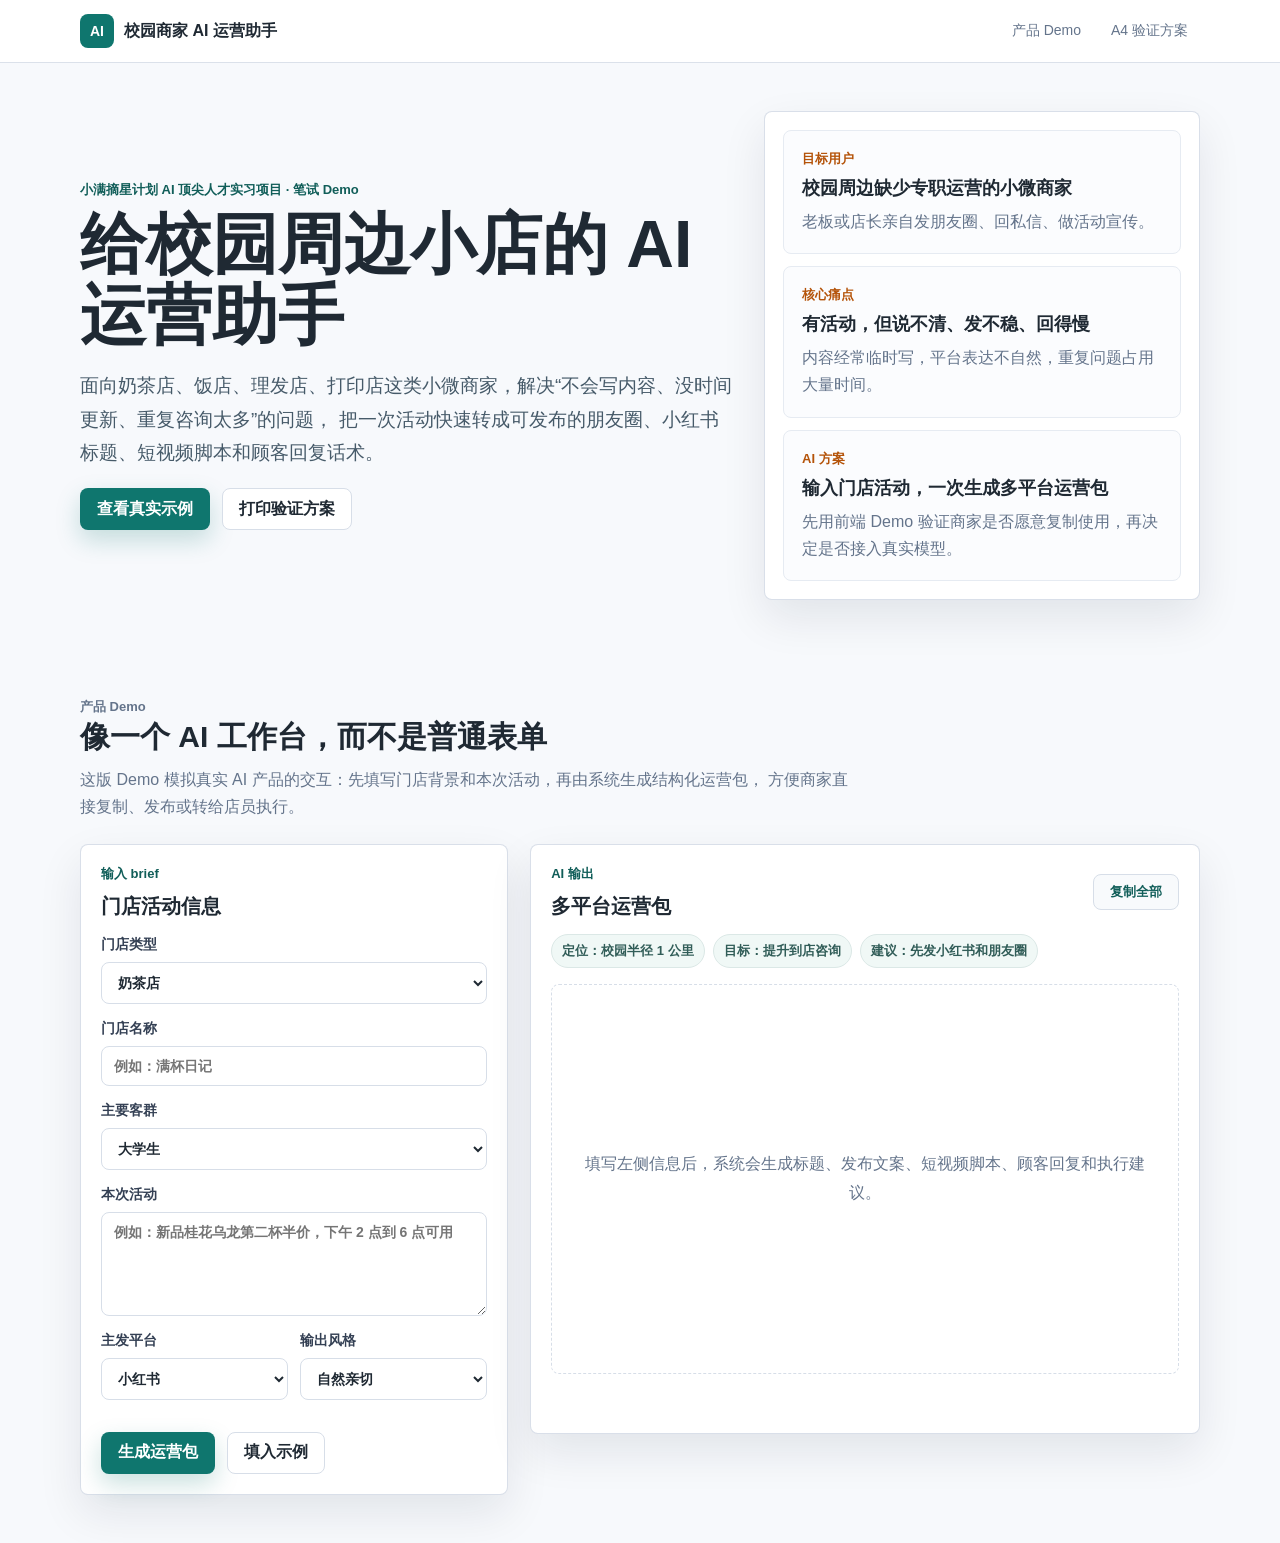
==== index.html @ 8cfef3f2 "Add files via upload" ====
<!doctype html>
<html lang="zh-CN">
  <head>
    <meta charset="UTF-8" />
    <meta name="viewport" content="width=device-width, initial-scale=1.0" />
    <title>校园商家 AI 运营助手 - 笔试提交版</title>
    <link rel="stylesheet" href="styles.css" />
  </head>
  <body>
    <header class="site-header">
      <nav class="nav" aria-label="页面导航">
        <a class="brand" href="#top" aria-label="回到首页">
          <span class="brand-mark">AI</span>
          <span>校园商家 AI 运营助手</span>
        </a>
        <div class="nav-links">
          <a href="#demo">产品 Demo</a>
          <a href="product-plan.html">A4 验证方案</a>
        </div>
      </nav>
    </header>

    <main id="top">
      <section class="hero section">
        <div class="hero-copy">
          <p class="eyebrow">小满摘星计划 AI 顶尖人才实习项目 · 笔试 Demo</p>
          <h1>给校园周边小店的 AI 运营助手</h1>
          <p class="subtitle">
            面向奶茶店、饭店、理发店、打印店这类小微商家，解决“不会写内容、没时间更新、重复咨询太多”的问题，
            把一次活动快速转成可发布的朋友圈、小红书标题、短视频脚本和顾客回复话术。
          </p>
          <div class="hero-actions">
            <button class="primary-btn" type="button" data-fill-demo>查看真实示例</button>
            <a class="secondary-btn" href="product-plan.html">打印验证方案</a>
          </div>
        </div>

        <aside class="position-card" aria-label="产品定位">
          <div>
            <span>目标用户</span>
            <strong>校园周边缺少专职运营的小微商家</strong>
            <p>老板或店长亲自发朋友圈、回私信、做活动宣传。</p>
          </div>
          <div>
            <span>核心痛点</span>
            <strong>有活动，但说不清、发不稳、回得慢</strong>
            <p>内容经常临时写，平台表达不自然，重复问题占用大量时间。</p>
          </div>
          <div>
            <span>AI 方案</span>
            <strong>输入门店活动，一次生成多平台运营包</strong>
            <p>先用前端 Demo 验证商家是否愿意复制使用，再决定是否接入真实模型。</p>
          </div>
        </aside>
      </section>

      <section id="demo" class="section demo-section" aria-labelledby="demo-title">
        <div class="section-heading">
          <p class="eyebrow">产品 Demo</p>
          <h2 id="demo-title">像一个 AI 工作台，而不是普通表单</h2>
          <p>
            这版 Demo 模拟真实 AI 产品的交互：先填写门店背景和本次活动，再由系统生成结构化运营包，
            方便商家直接复制、发布或转给店员执行。
          </p>
        </div>

        <div class="workbench">
          <form class="input-panel" id="generator-form">
            <div class="panel-title">
              <p class="eyebrow">输入 brief</p>
              <h3>门店活动信息</h3>
            </div>

            <label>
              门店类型
              <select id="storeType" name="storeType">
                <option>奶茶店</option>
                <option>饭店</option>
                <option>理发店</option>
                <option>健身房</option>
                <option>水果店</option>
                <option>打印店</option>
              </select>
            </label>

            <label>
              门店名称
              <input id="storeName" name="storeName" type="text" placeholder="例如：满杯日记" />
            </label>

            <label>
              主要客群
              <select id="audience" name="audience">
                <option>大学生</option>
                <option>考研学生</option>
                <option>宿舍党</option>
                <option>情侣</option>
                <option>附近上班族</option>
                <option>周边居民</option>
              </select>
            </label>

            <label>
              本次活动
              <textarea id="campaign" name="campaign" rows="5" placeholder="例如：新品桂花乌龙第二杯半价，下午 2 点到 6 点可用"></textarea>
            </label>

            <div class="field-row">
              <label>
                主发平台
                <select id="platform" name="platform">
                  <option>小红书</option>
                  <option>朋友圈</option>
                  <option>抖音短视频</option>
                  <option>美团/大众点评</option>
                  <option>私信回复</option>
                </select>
              </label>

              <label>
                输出风格
                <select id="tone" name="tone">
                  <option>自然亲切</option>
                  <option>清爽专业</option>
                  <option>校园感强</option>
                  <option>促销感强</option>
                </select>
              </label>
            </div>

            <div class="form-actions">
              <button class="primary-btn" type="submit">生成运营包</button>
              <button class="secondary-btn" type="button" data-fill-demo>填入示例</button>
            </div>
          </form>

          <aside class="output-panel" aria-live="polite">
            <div class="output-head">
              <div>
                <p class="eyebrow">AI 输出</p>
                <h3>多平台运营包</h3>
              </div>
              <button class="copy-btn" type="button" data-copy-all>复制全部</button>
            </div>

            <div class="insight-strip" id="insight-strip">
              <span>定位：校园半径 1 公里</span>
              <span>目标：提升到店咨询</span>
              <span>建议：先发小红书和朋友圈</span>
            </div>

            <div id="output" class="output-empty">
              填写左侧信息后，系统会生成标题、发布文案、短视频脚本、顾客回复和执行建议。
            </div>
          </aside>
        </div>
      </section>

    </main>

    <div class="toast" id="toast" role="status" aria-live="polite"></div>
    <script src="script.js"></script>
  </body>
</html>
---- styles.css ----
:root {
  --ink: #1f2933;
  --muted: #64748b;
  --line: #d7dee8;
  --paper: #ffffff;
  --soft: #f6f8fb;
  --accent: #0f766e;
  --accent-dark: #115e59;
  --signal: #b45309;
  --shadow: 0 18px 45px rgba(15, 23, 42, 0.09);
}

* {
  box-sizing: border-box;
}

html {
  scroll-behavior: smooth;
}

body {
  margin: 0;
  color: var(--ink);
  font-family: -apple-system, BlinkMacSystemFont, "Segoe UI", "Microsoft YaHei", sans-serif;
  background: #f7f9fc;
}

button,
input,
select,
textarea {
  font: inherit;
}

a {
  color: inherit;
  text-decoration: none;
}

.site-header {
  position: sticky;
  top: 0;
  z-index: 20;
  border-bottom: 1px solid rgba(215, 222, 232, 0.9);
  background: rgba(255, 255, 255, 0.92);
  backdrop-filter: blur(14px);
}

.nav {
  display: flex;
  align-items: center;
  justify-content: space-between;
  width: min(1120px, calc(100% - 32px));
  margin: 0 auto;
  padding: 14px 0;
  gap: 16px;
}

.brand,
.nav-links {
  display: flex;
  align-items: center;
}

.brand {
  gap: 10px;
  font-weight: 800;
}

.brand-mark {
  display: grid;
  width: 34px;
  height: 34px;
  place-items: center;
  border-radius: 8px;
  color: white;
  background: var(--accent);
  font-size: 14px;
}

.nav-links {
  gap: 6px;
}

.nav-links a {
  padding: 8px 12px;
  border-radius: 8px;
  color: var(--muted);
  font-size: 14px;
}

.nav-links a:hover {
  color: var(--accent-dark);
  background: #e6f4f1;
}

.section {
  width: min(1120px, calc(100% - 32px));
  margin: 0 auto;
  padding: 48px 0;
}

.hero {
  display: grid;
  grid-template-columns: minmax(0, 1.2fr) minmax(320px, 0.8fr);
  gap: 30px;
  align-items: center;
  min-height: 520px;
}

.eyebrow {
  margin: 0 0 10px;
  color: var(--accent-dark);
  font-size: 13px;
  font-weight: 800;
  letter-spacing: 0;
}

h1,
h2,
h3,
p {
  margin-top: 0;
}

h1 {
  max-width: 820px;
  margin-bottom: 18px;
  font-size: clamp(38px, 6vw, 66px);
  line-height: 1.08;
  letter-spacing: 0;
}

h2 {
  margin-bottom: 10px;
  font-size: 30px;
  line-height: 1.25;
}

h3 {
  margin-bottom: 10px;
  font-size: 20px;
}

.subtitle {
  max-width: 760px;
  color: #465a69;
  font-size: 19px;
  line-height: 1.75;
}

.hero-actions,
.form-actions {
  display: flex;
  flex-wrap: wrap;
  gap: 12px;
  margin-top: 16px;
}

.primary-btn,
.secondary-btn,
.copy-btn {
  display: inline-flex;
  align-items: center;
  justify-content: center;
  min-height: 42px;
  border: 1px solid transparent;
  border-radius: 8px;
  padding: 0 16px;
  cursor: pointer;
  font-weight: 800;
  transition: transform 0.18s ease, box-shadow 0.18s ease, background 0.18s ease;
}

.primary-btn {
  color: white;
  background: var(--accent);
  box-shadow: 0 10px 24px rgba(15, 118, 110, 0.22);
}

.primary-btn:hover {
  background: var(--accent-dark);
  transform: translateY(-1px);
}

.secondary-btn {
  color: var(--ink);
  background: white;
  border-color: var(--line);
}

.secondary-btn:hover,
.copy-btn:hover {
  background: #f1f5f9;
}

.position-card,
.input-panel,
.output-panel {
  border: 1px solid rgba(215, 222, 232, 0.95);
  border-radius: 8px;
  background: var(--paper);
  box-shadow: var(--shadow);
}

.position-card {
  display: grid;
  gap: 12px;
  padding: 18px;
}

.position-card div {
  padding: 18px;
  border: 1px solid #e6ebf2;
  border-radius: 8px;
  background: #fbfcfe;
}

.position-card span {
  display: inline-block;
  margin-bottom: 8px;
  color: var(--signal);
  font-size: 13px;
  font-weight: 800;
}

.position-card strong {
  display: block;
  margin-bottom: 8px;
  font-size: 18px;
}

.position-card p,
.section-heading p {
  margin-bottom: 0;
  color: var(--muted);
  line-height: 1.7;
}

.section-heading {
  max-width: 780px;
  margin-bottom: 24px;
}

.workbench {
  display: grid;
  grid-template-columns: minmax(300px, 0.78fr) minmax(0, 1.22fr);
  gap: 22px;
  align-items: start;
}

.input-panel {
  display: grid;
  gap: 16px;
  padding: 20px;
}

.panel-title h3,
.output-head h3 {
  margin-bottom: 0;
}

label {
  display: grid;
  gap: 8px;
  color: #344054;
  font-size: 14px;
  font-weight: 800;
}

input,
select,
textarea {
  width: 100%;
  border: 1px solid var(--line);
  border-radius: 8px;
  padding: 11px 12px;
  color: var(--ink);
  background: white;
  outline: none;
}

textarea {
  resize: vertical;
}

input:focus,
select:focus,
textarea:focus {
  border-color: var(--accent);
  box-shadow: 0 0 0 3px rgba(15, 118, 110, 0.12);
}

.field-row {
  display: grid;
  grid-template-columns: 1fr 1fr;
  gap: 12px;
}

.output-panel {
  min-height: 590px;
  padding: 20px;
}

.output-head {
  display: flex;
  align-items: center;
  justify-content: space-between;
  gap: 16px;
  margin-bottom: 14px;
}

.copy-btn {
  min-height: 36px;
  border-color: var(--line);
  color: var(--accent-dark);
  background: #f8fafc;
  font-size: 13px;
}

.insight-strip {
  display: flex;
  flex-wrap: wrap;
  gap: 8px;
  margin-bottom: 16px;
}

.insight-strip span {
  border: 1px solid #dbe8e6;
  border-radius: 999px;
  padding: 7px 10px;
  color: #315d58;
  background: #f0f8f6;
  font-size: 13px;
  font-weight: 700;
}

.output-empty {
  display: grid;
  min-height: 390px;
  place-items: center;
  border: 1px dashed var(--line);
  border-radius: 8px;
  padding: 28px;
  color: var(--muted);
  text-align: center;
  line-height: 1.8;
}

.result-card {
  margin-bottom: 14px;
  border: 1px solid var(--line);
  border-radius: 8px;
  background: white;
  overflow: hidden;
}

.result-card header {
  display: flex;
  align-items: center;
  justify-content: space-between;
  gap: 12px;
  padding: 12px 14px;
  background: #f8fafc;
  border-bottom: 1px solid var(--line);
}

.result-card h4 {
  margin: 0;
  font-size: 15px;
}

.result-card .content {
  padding: 14px;
  color: #334155;
  line-height: 1.72;
  white-space: pre-wrap;
}

.result-card ol {
  margin: 0;
  padding-left: 20px;
}

.toast {
  position: fixed;
  right: 20px;
  bottom: 20px;
  z-index: 40;
  max-width: calc(100% - 40px);
  padding: 12px 16px;
  border-radius: 8px;
  color: white;
  background: #0f172a;
  box-shadow: var(--shadow);
  opacity: 0;
  transform: translateY(8px);
  pointer-events: none;
  transition: opacity 0.2s ease, transform 0.2s ease;
}

.toast.show {
  opacity: 1;
  transform: translateY(0);
}

@media (max-width: 880px) {
  .nav {
    align-items: flex-start;
    flex-direction: column;
  }

  .hero,
  .workbench,
  .field-row {
    grid-template-columns: 1fr;
  }

  .hero {
    min-height: auto;
  }
}

@media (max-width: 560px) {
  .section {
    width: min(100% - 24px, 1120px);
    padding: 38px 0;
  }

  .subtitle {
    font-size: 17px;
  }

  .hero-actions,
  .form-actions,
  .output-head {
    align-items: stretch;
    flex-direction: column;
  }

  .primary-btn,
  .secondary-btn,
  .copy-btn {
    width: 100%;
  }

}
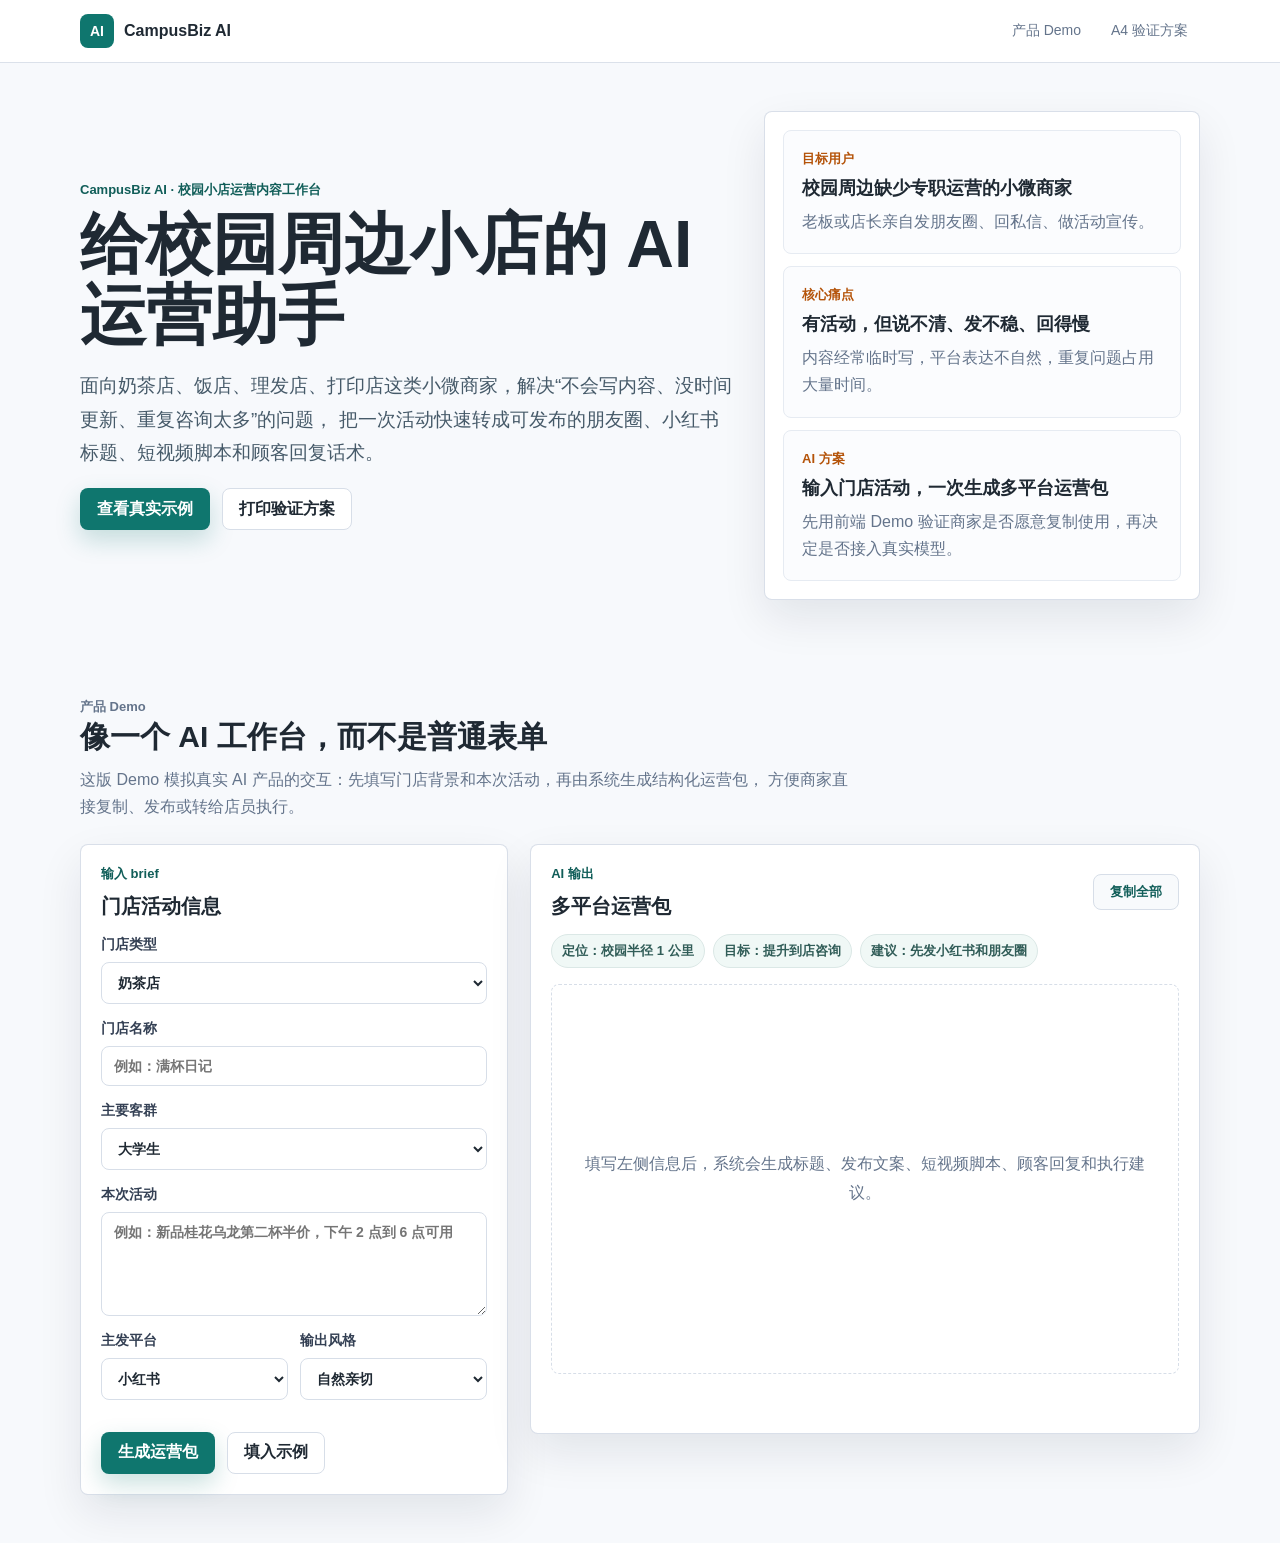
==== commit fecf6ebb: "Add files via upload" ====
--- a/index.html
+++ b/index.html
@@ -3,7 +3,7 @@
   <head>
     <meta charset="UTF-8" />
     <meta name="viewport" content="width=device-width, initial-scale=1.0" />
-    <title>校园商家 AI 运营助手 - 笔试提交版</title>
+    <title>CampusBiz AI - 校园周边商家 AI 运营助手</title>
     <link rel="stylesheet" href="styles.css" />
   </head>
   <body>
@@ -11,7 +11,7 @@
       <nav class="nav" aria-label="页面导航">
         <a class="brand" href="#top" aria-label="回到首页">
           <span class="brand-mark">AI</span>
-          <span>校园商家 AI 运营助手</span>
+          <span>CampusBiz AI</span>
         </a>
         <div class="nav-links">
           <a href="#demo">产品 Demo</a>
@@ -23,7 +23,7 @@
     <main id="top">
       <section class="hero section">
         <div class="hero-copy">
-          <p class="eyebrow">小满摘星计划 AI 顶尖人才实习项目 · 笔试 Demo</p>
+          <p class="eyebrow">CampusBiz AI · 校园小店运营内容工作台</p>
           <h1>给校园周边小店的 AI 运营助手</h1>
           <p class="subtitle">
             面向奶茶店、饭店、理发店、打印店这类小微商家，解决“不会写内容、没时间更新、重复咨询太多”的问题，
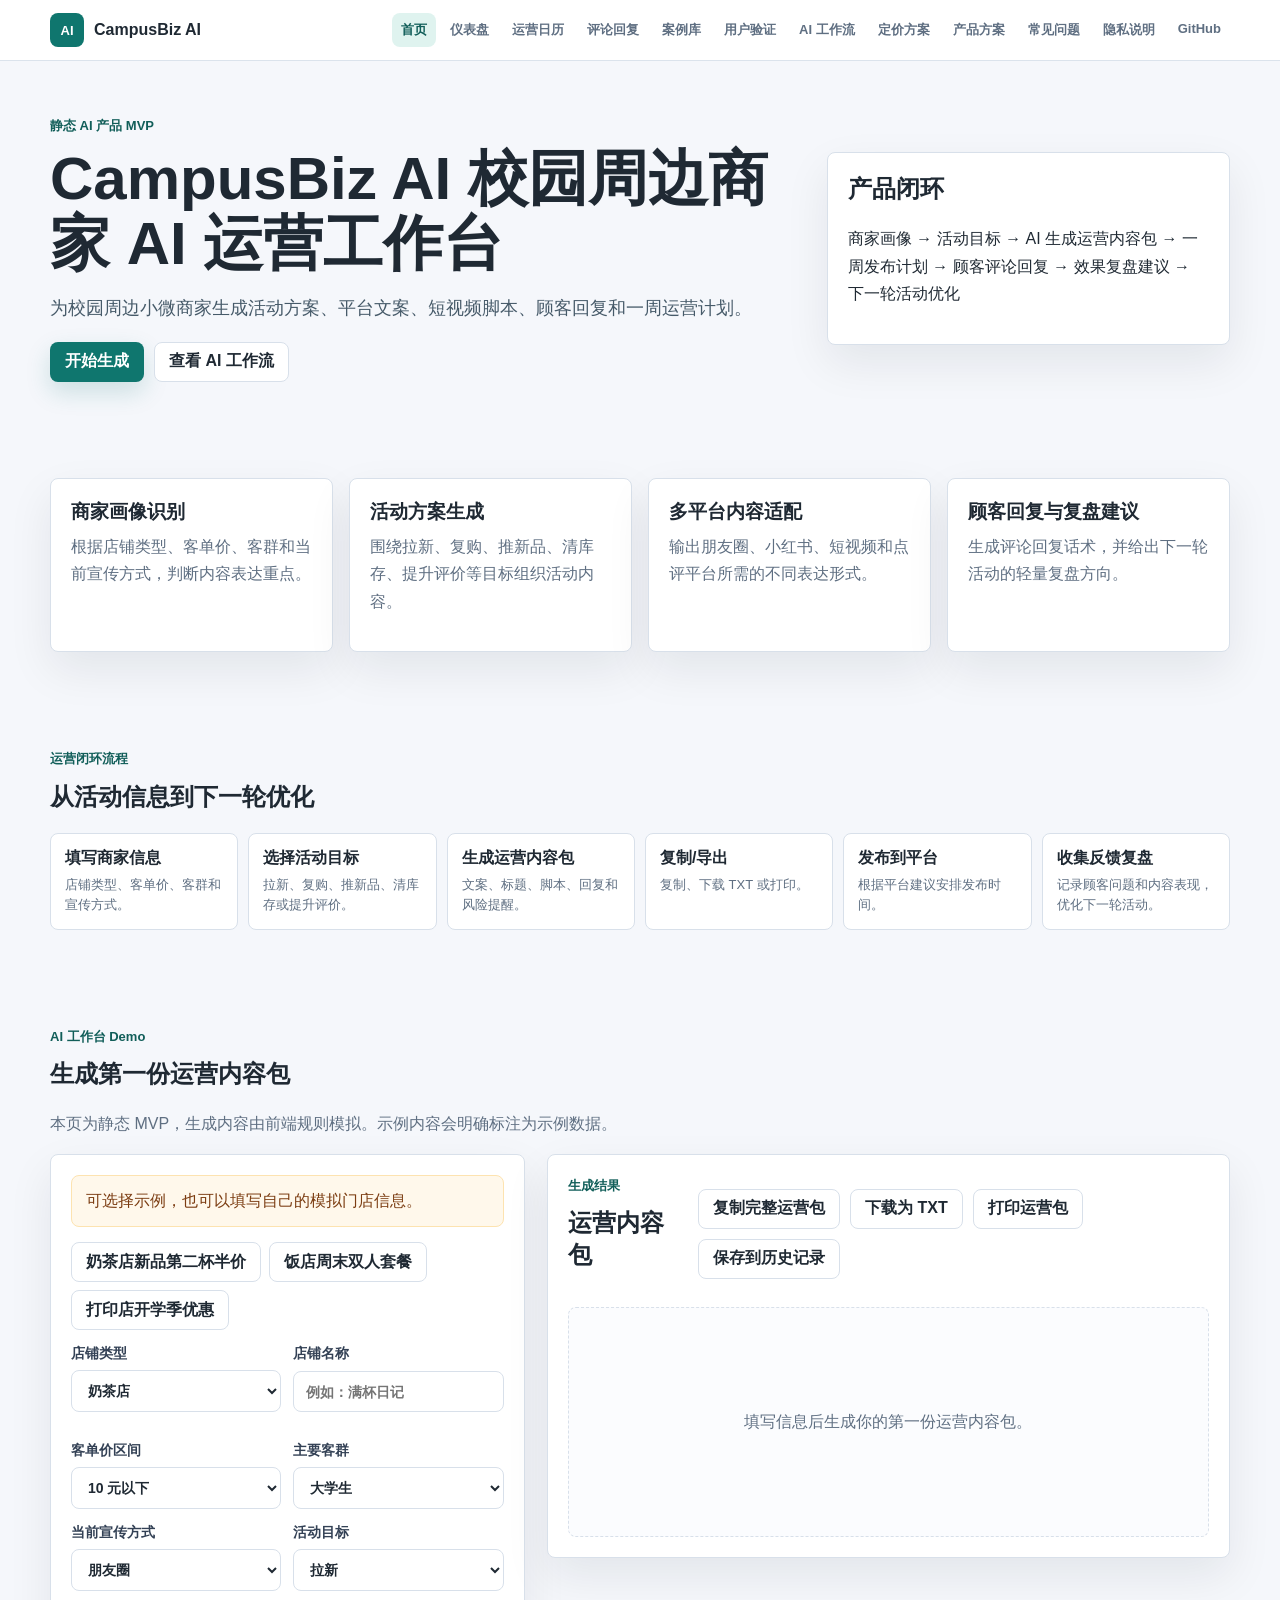
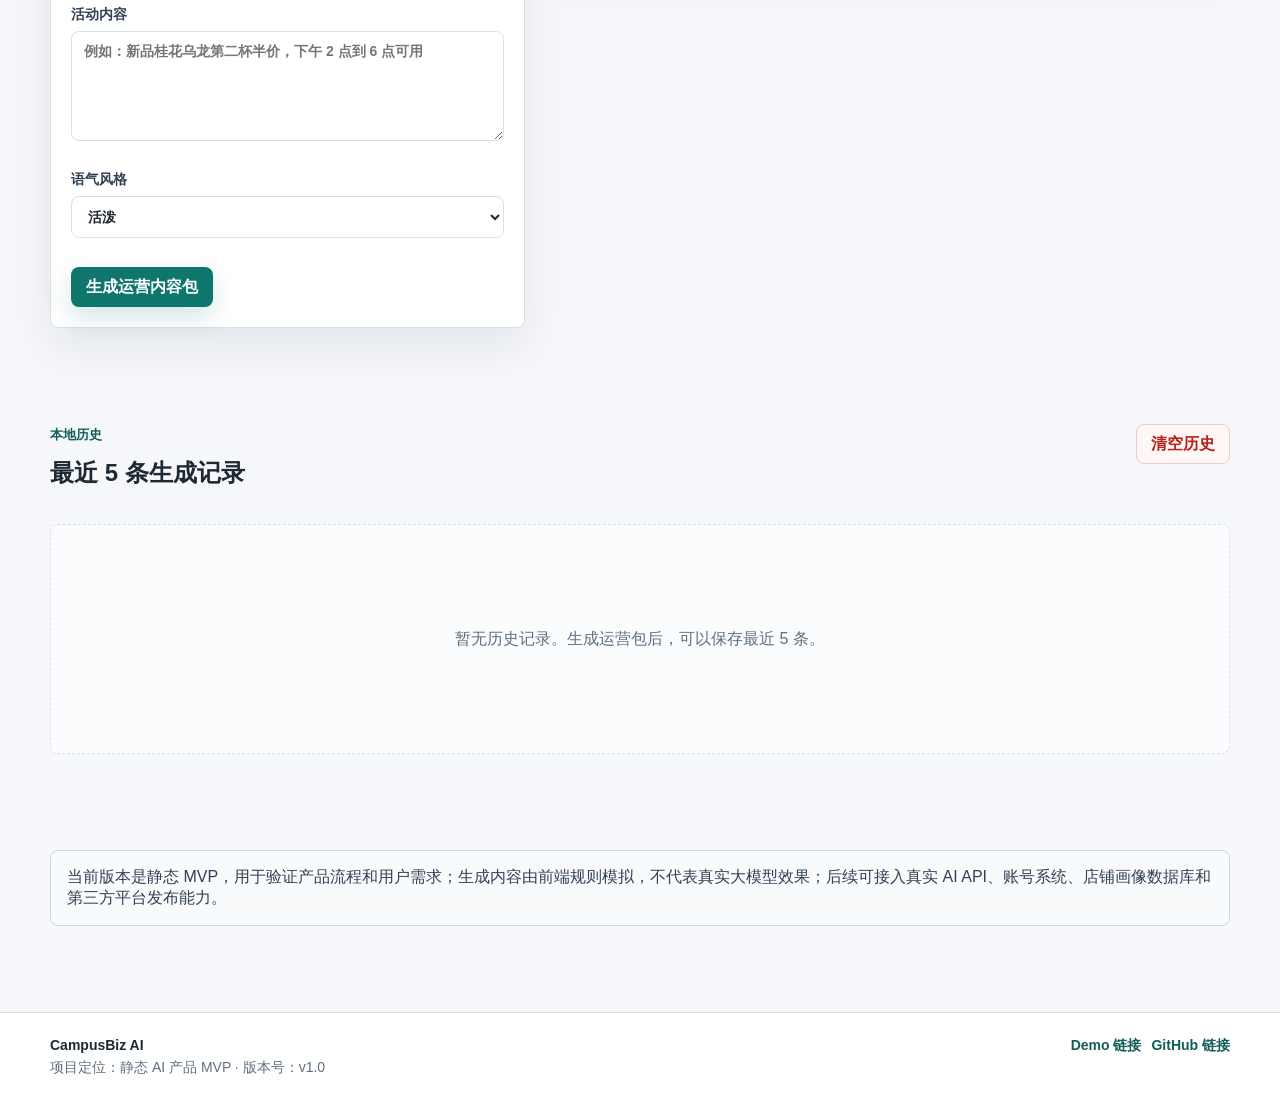
==== commit e78b2041: "Add files via upload" ====
--- a/index.html
+++ b/index.html
@@ -3,161 +3,160 @@
   <head>
     <meta charset="UTF-8" />
     <meta name="viewport" content="width=device-width, initial-scale=1.0" />
-    <title>CampusBiz AI - 校园周边商家 AI 运营助手</title>
+    <meta name="description" content="CampusBiz AI 是面向校园周边小微商家的静态 AI 产品 MVP，提供活动策划、内容生成、运营日历、评论回复和复盘建议。" />
+    <title>CampusBiz AI - 首页</title>
     <link rel="stylesheet" href="styles.css" />
   </head>
-  <body>
+  <body data-page="home">
     <header class="site-header">
-      <nav class="nav" aria-label="页面导航">
-        <a class="brand" href="#top" aria-label="回到首页">
-          <span class="brand-mark">AI</span>
-          <span>CampusBiz AI</span>
-        </a>
+      <nav class="nav" aria-label="主导航">
+        <a class="brand" href="index.html"><span class="brand-mark">AI</span><span>CampusBiz AI</span></a>
         <div class="nav-links">
-          <a href="#demo">产品 Demo</a>
-          <a href="product-plan.html">A4 验证方案</a>
+          <a href="index.html" data-page="home">首页</a>
+          <a href="dashboard.html" data-page="dashboard">仪表盘</a>
+          <a href="calendar.html" data-page="calendar">运营日历</a>
+          <a href="reply.html" data-page="reply">评论回复</a>
+          <a href="cases.html" data-page="cases">案例库</a>
+          <a href="research.html" data-page="research">用户验证</a>
+          <a href="workflow.html" data-page="workflow">AI 工作流</a>
+          <a href="pricing.html" data-page="pricing">定价方案</a>
+          <a href="product-plan.html" data-page="plan">产品方案</a>
+          <a href="faq.html" data-page="faq">常见问题</a>
+          <a href="privacy.html" data-page="privacy">隐私说明</a>
+          <a href="https://github.com/zheng1yu1/campusbiz-ai-assistant">GitHub</a>
         </div>
       </nav>
     </header>
 
-    <main id="top">
-      <section class="hero section">
-        <div class="hero-copy">
-          <p class="eyebrow">CampusBiz AI · 校园小店运营内容工作台</p>
-          <h1>给校园周边小店的 AI 运营助手</h1>
-          <p class="subtitle">
-            面向奶茶店、饭店、理发店、打印店这类小微商家，解决“不会写内容、没时间更新、重复咨询太多”的问题，
-            把一次活动快速转成可发布的朋友圈、小红书标题、短视频脚本和顾客回复话术。
-          </p>
+    <main>
+      <section class="section page-hero">
+        <div class="hero-text">
+          <p class="eyebrow">静态 AI 产品 MVP</p>
+          <h1>CampusBiz AI 校园周边商家 AI 运营工作台</h1>
+          <p class="subtitle">为校园周边小微商家生成活动方案、平台文案、短视频脚本、顾客回复和一周运营计划。</p>
           <div class="hero-actions">
-            <button class="primary-btn" type="button" data-fill-demo>查看真实示例</button>
-            <a class="secondary-btn" href="product-plan.html">打印验证方案</a>
+            <a class="primary-btn" href="#demo">开始生成</a>
+            <a class="secondary-btn" href="workflow.html">查看 AI 工作流</a>
           </div>
         </div>
-
-        <aside class="position-card" aria-label="产品定位">
-          <div>
-            <span>目标用户</span>
-            <strong>校园周边缺少专职运营的小微商家</strong>
-            <p>老板或店长亲自发朋友圈、回私信、做活动宣传。</p>
-          </div>
-          <div>
-            <span>核心痛点</span>
-            <strong>有活动，但说不清、发不稳、回得慢</strong>
-            <p>内容经常临时写，平台表达不自然，重复问题占用大量时间。</p>
-          </div>
-          <div>
-            <span>AI 方案</span>
-            <strong>输入门店活动，一次生成多平台运营包</strong>
-            <p>先用前端 Demo 验证商家是否愿意复制使用，再决定是否接入真实模型。</p>
-          </div>
+        <aside class="hero-panel">
+          <h2>产品闭环</h2>
+          <p>商家画像 → 活动目标 → AI 生成运营内容包 → 一周发布计划 → 顾客评论回复 → 效果复盘建议 → 下一轮活动优化</p>
         </aside>
       </section>
 
-      <section id="demo" class="section demo-section" aria-labelledby="demo-title">
+      <section class="section">
+        <div class="card-grid">
+          <article class="card"><h3>商家画像识别</h3><p>根据店铺类型、客单价、客群和当前宣传方式，判断内容表达重点。</p></article>
+          <article class="card"><h3>活动方案生成</h3><p>围绕拉新、复购、推新品、清库存、提升评价等目标组织活动内容。</p></article>
+          <article class="card"><h3>多平台内容适配</h3><p>输出朋友圈、小红书、短视频和点评平台所需的不同表达形式。</p></article>
+          <article class="card"><h3>顾客回复与复盘建议</h3><p>生成评论回复话术，并给出下一轮活动的轻量复盘方向。</p></article>
+        </div>
+      </section>
+
+      <section class="section">
         <div class="section-heading">
-          <p class="eyebrow">产品 Demo</p>
-          <h2 id="demo-title">像一个 AI 工作台，而不是普通表单</h2>
-          <p>
-            这版 Demo 模拟真实 AI 产品的交互：先填写门店背景和本次活动，再由系统生成结构化运营包，
-            方便商家直接复制、发布或转给店员执行。
-          </p>
+          <p class="eyebrow">运营闭环流程</p>
+          <h2>从活动信息到下一轮优化</h2>
         </div>
+        <div class="flow">
+          <div class="flow-step"><strong>填写商家信息</strong><span>店铺类型、客单价、客群和宣传方式。</span></div>
+          <div class="flow-step"><strong>选择活动目标</strong><span>拉新、复购、推新品、清库存或提升评价。</span></div>
+          <div class="flow-step"><strong>生成运营内容包</strong><span>文案、标题、脚本、回复和风险提醒。</span></div>
+          <div class="flow-step"><strong>复制/导出</strong><span>复制、下载 TXT 或打印。</span></div>
+          <div class="flow-step"><strong>发布到平台</strong><span>根据平台建议安排发布时间。</span></div>
+          <div class="flow-step"><strong>收集反馈复盘</strong><span>记录顾客问题和内容表现，优化下一轮活动。</span></div>
+        </div>
+      </section>
 
+      <section id="demo" class="section">
+        <div class="section-heading">
+          <p class="eyebrow">AI 工作台 Demo</p>
+          <h2>生成第一份运营内容包</h2>
+          <p class="muted">本页为静态 MVP，生成内容由前端规则模拟。示例内容会明确标注为示例数据。</p>
+        </div>
         <div class="workbench">
-          <form class="input-panel" id="generator-form">
-            <div class="panel-title">
-              <p class="eyebrow">输入 brief</p>
-              <h3>门店活动信息</h3>
+          <form class="input-panel" id="generator-form" novalidate>
+            <div class="notice" id="exampleFlag">可选择示例，也可以填写自己的模拟门店信息。</div>
+            <div id="formAlert" class="form-alert" role="alert"></div>
+            <div class="sample-tabs">
+              <button type="button" class="secondary-btn" data-example="tea">奶茶店新品第二杯半价</button>
+              <button type="button" class="secondary-btn" data-example="dinner">饭店周末双人套餐</button>
+              <button type="button" class="secondary-btn" data-example="print">打印店开学季优惠</button>
             </div>
-
-            <label>
-              门店类型
-              <select id="storeType" name="storeType">
-                <option>奶茶店</option>
-                <option>饭店</option>
-                <option>理发店</option>
-                <option>健身房</option>
-                <option>水果店</option>
-                <option>打印店</option>
-              </select>
-            </label>
-
-            <label>
-              门店名称
-              <input id="storeName" name="storeName" type="text" placeholder="例如：满杯日记" />
-            </label>
-
-            <label>
-              主要客群
-              <select id="audience" name="audience">
-                <option>大学生</option>
-                <option>考研学生</option>
-                <option>宿舍党</option>
-                <option>情侣</option>
-                <option>附近上班族</option>
-                <option>周边居民</option>
-              </select>
-            </label>
-
-            <label>
-              本次活动
-              <textarea id="campaign" name="campaign" rows="5" placeholder="例如：新品桂花乌龙第二杯半价，下午 2 点到 6 点可用"></textarea>
-            </label>
-
             <div class="field-row">
-              <label>
-                主发平台
-                <select id="platform" name="platform">
-                  <option>小红书</option>
-                  <option>朋友圈</option>
-                  <option>抖音短视频</option>
-                  <option>美团/大众点评</option>
-                  <option>私信回复</option>
-                </select>
+              <label for="storeType">店铺类型
+                <select id="storeType"><option>奶茶店</option><option>饭店</option><option>理发店</option><option>健身房</option><option>水果店</option><option>打印店</option><option>其他</option></select>
               </label>
-
-              <label>
-                输出风格
-                <select id="tone" name="tone">
-                  <option>自然亲切</option>
-                  <option>清爽专业</option>
-                  <option>校园感强</option>
-                  <option>促销感强</option>
-                </select>
+              <label for="storeName">店铺名称
+                <input id="storeName" type="text" placeholder="例如：满杯日记" />
               </label>
             </div>
-
+            <div id="storeNameError" class="error-message"></div>
+            <div class="field-row">
+              <label for="priceRange">客单价区间
+                <select id="priceRange"><option>10 元以下</option><option>10-20 元</option><option>20-40 元</option><option>40 元以上</option></select>
+              </label>
+              <label for="audience">主要客群
+                <select id="audience"><option>大学生</option><option>上班族</option><option>情侣</option><option>宿舍党</option><option>考研学生</option><option>附近居民</option></select>
+              </label>
+            </div>
+            <div class="field-row">
+              <label for="channel">当前宣传方式
+                <select id="channel"><option>朋友圈</option><option>小红书</option><option>抖音</option><option>美团/大众点评</option><option>线下海报</option><option>几乎没有</option></select>
+              </label>
+              <label for="goal">活动目标
+                <select id="goal"><option>拉新</option><option>复购</option><option>推新品</option><option>清库存</option><option>提升评价</option><option>节日活动</option></select>
+              </label>
+            </div>
+            <label for="campaign">活动内容
+              <textarea id="campaign" placeholder="例如：新品桂花乌龙第二杯半价，下午 2 点到 6 点可用"></textarea>
+            </label>
+            <div id="campaignError" class="error-message"></div>
+            <label for="tone">语气风格
+              <select id="tone"><option>活泼</option><option>亲切</option><option>专业</option><option>搞笑</option><option>促销感强</option></select>
+            </label>
             <div class="form-actions">
-              <button class="primary-btn" type="submit">生成运营包</button>
-              <button class="secondary-btn" type="button" data-fill-demo>填入示例</button>
+              <button class="primary-btn" type="submit">生成运营内容包</button>
             </div>
           </form>
 
-          <aside class="output-panel" aria-live="polite">
-            <div class="output-head">
-              <div>
-                <p class="eyebrow">AI 输出</p>
-                <h3>多平台运营包</h3>
+          <section id="result-section" class="output-panel print-area">
+            <div class="output-head no-print">
+              <div><p class="eyebrow">生成结果</p><h2>运营内容包</h2></div>
+              <div class="actions">
+                <button class="secondary-btn" type="button" data-copy-package>复制完整运营包</button>
+                <button class="secondary-btn" type="button" data-download-package>下载为 TXT</button>
+                <button class="secondary-btn" type="button" data-print>打印运营包</button>
+                <button class="secondary-btn" type="button" data-save-history>保存到历史记录</button>
               </div>
-              <button class="copy-btn" type="button" data-copy-all>复制全部</button>
             </div>
-
-            <div class="insight-strip" id="insight-strip">
-              <span>定位：校园半径 1 公里</span>
-              <span>目标：提升到店咨询</span>
-              <span>建议：先发小红书和朋友圈</span>
-            </div>
-
-            <div id="output" class="output-empty">
-              填写左侧信息后，系统会生成标题、发布文案、短视频脚本、顾客回复和执行建议。
-            </div>
-          </aside>
+            <div id="output" class="empty-state">填写信息后生成你的第一份运营内容包。</div>
+          </section>
         </div>
       </section>
 
+      <section class="section history-section">
+        <div class="output-head">
+          <div><p class="eyebrow">本地历史</p><h2>最近 5 条生成记录</h2><p id="historyNotice" class="muted"></p></div>
+          <button id="clearHistory" class="danger-btn" type="button">清空历史</button>
+        </div>
+        <div id="historyList" class="history-list"></div>
+      </section>
+
+      <section class="section">
+        <div class="mvp-note">
+          当前版本是静态 MVP，用于验证产品流程和用户需求；生成内容由前端规则模拟，不代表真实大模型效果；后续可接入真实 AI API、账号系统、店铺画像数据库和第三方平台发布能力。
+        </div>
+      </section>
     </main>
 
+    <footer class="site-footer">
+      <div class="footer-inner">
+        <div><strong>CampusBiz AI</strong><span>项目定位：静态 AI 产品 MVP · 版本号：v1.0</span></div>
+        <div class="footer-links"><a href="https://zheng1yu1.github.io/campusbiz-ai-assistant/">Demo 链接</a><a href="https://github.com/zheng1yu1/campusbiz-ai-assistant">GitHub 链接</a></div>
+      </div>
+    </footer>
     <div class="toast" id="toast" role="status" aria-live="polite"></div>
     <script src="script.js"></script>
   </body>
--- a/styles.css
+++ b/styles.css
@@ -1,13 +1,19 @@
 :root {
+  --bg: #f5f7fb;
+  --paper: #ffffff;
+  --soft: #eef7f5;
+  --soft-2: #f8fafc;
   --ink: #1f2933;
-  --muted: #64748b;
-  --line: #d7dee8;
-  --paper: #ffffff;
-  --soft: #f6f8fb;
+  --muted: #5f6f82;
+  --line: #d8e0ea;
   --accent: #0f766e;
   --accent-dark: #115e59;
-  --signal: #b45309;
-  --shadow: 0 18px 45px rgba(15, 23, 42, 0.09);
+  --accent-soft: #dff3ef;
+  --warn: #9a3412;
+  --danger: #b42318;
+  --shadow: 0 18px 45px rgba(15, 23, 42, 0.08);
+  --radius: 8px;
+  --max: 1180px;
 }
 
 * {
@@ -22,7 +28,16 @@
   margin: 0;
   color: var(--ink);
   font-family: -apple-system, BlinkMacSystemFont, "Segoe UI", "Microsoft YaHei", sans-serif;
-  background: #f7f9fc;
+  background: var(--bg);
+}
+
+body.print-package {
+  background: white;
+}
+
+a {
+  color: inherit;
+  text-decoration: none;
 }
 
 button,
@@ -32,88 +47,18 @@
   font: inherit;
 }
 
-a {
-  color: inherit;
-  text-decoration: none;
-}
-
-.site-header {
-  position: sticky;
-  top: 0;
-  z-index: 20;
-  border-bottom: 1px solid rgba(215, 222, 232, 0.9);
-  background: rgba(255, 255, 255, 0.92);
-  backdrop-filter: blur(14px);
-}
-
-.nav {
-  display: flex;
-  align-items: center;
-  justify-content: space-between;
-  width: min(1120px, calc(100% - 32px));
-  margin: 0 auto;
-  padding: 14px 0;
-  gap: 16px;
-}
-
-.brand,
-.nav-links {
-  display: flex;
-  align-items: center;
-}
-
-.brand {
-  gap: 10px;
-  font-weight: 800;
-}
-
-.brand-mark {
-  display: grid;
-  width: 34px;
-  height: 34px;
-  place-items: center;
-  border-radius: 8px;
-  color: white;
-  background: var(--accent);
-  font-size: 14px;
-}
-
-.nav-links {
-  gap: 6px;
-}
-
-.nav-links a {
-  padding: 8px 12px;
-  border-radius: 8px;
-  color: var(--muted);
-  font-size: 14px;
-}
-
-.nav-links a:hover {
-  color: var(--accent-dark);
-  background: #e6f4f1;
-}
-
-.section {
-  width: min(1120px, calc(100% - 32px));
-  margin: 0 auto;
-  padding: 48px 0;
-}
-
-.hero {
-  display: grid;
-  grid-template-columns: minmax(0, 1.2fr) minmax(320px, 0.8fr);
-  gap: 30px;
-  align-items: center;
-  min-height: 520px;
-}
-
-.eyebrow {
-  margin: 0 0 10px;
-  color: var(--accent-dark);
-  font-size: 13px;
-  font-weight: 800;
-  letter-spacing: 0;
+button {
+  cursor: pointer;
+}
+
+button:disabled {
+  cursor: not-allowed;
+  opacity: 0.58;
+}
+
+img,
+svg {
+  max-width: 100%;
 }
 
 h1,
@@ -123,147 +68,305 @@
   margin-top: 0;
 }
 
-h1 {
-  max-width: 820px;
-  margin-bottom: 18px;
-  font-size: clamp(38px, 6vw, 66px);
+p {
+  line-height: 1.72;
+}
+
+.site-header {
+  position: sticky;
+  top: 0;
+  z-index: 50;
+  border-bottom: 1px solid rgba(216, 224, 234, 0.9);
+  background: rgba(255, 255, 255, 0.94);
+  backdrop-filter: blur(14px);
+}
+
+.nav {
+  display: grid;
+  grid-template-columns: auto 1fr;
+  gap: 14px;
+  align-items: center;
+  width: min(var(--max), calc(100% - 32px));
+  margin: 0 auto;
+  padding: 13px 0;
+}
+
+.brand {
+  display: inline-flex;
+  align-items: center;
+  gap: 10px;
+  font-weight: 850;
+  white-space: nowrap;
+}
+
+.brand-mark {
+  display: grid;
+  width: 34px;
+  height: 34px;
+  place-items: center;
+  border-radius: var(--radius);
+  color: white;
+  background: var(--accent);
+  font-size: 13px;
+}
+
+.nav-links {
+  display: flex;
+  flex-wrap: wrap;
+  justify-content: flex-end;
+  gap: 5px;
+}
+
+.nav-links a {
+  border-radius: var(--radius);
+  padding: 8px 9px;
+  color: var(--muted);
+  font-size: 13px;
+  font-weight: 700;
+}
+
+.nav-links a:hover,
+.nav-links a.active {
+  color: var(--accent-dark);
+  background: var(--accent-soft);
+}
+
+.section {
+  width: min(var(--max), calc(100% - 32px));
+  margin: 0 auto;
+  padding: 48px 0;
+}
+
+.page-hero {
+  display: grid;
+  grid-template-columns: minmax(0, 1.3fr) minmax(280px, 0.7fr);
+  gap: 28px;
+  align-items: center;
+  padding-top: 54px;
+}
+
+.hero-text h1,
+.page-title h1 {
+  margin-bottom: 16px;
+  font-size: clamp(34px, 5.5vw, 60px);
   line-height: 1.08;
   letter-spacing: 0;
 }
 
-h2 {
-  margin-bottom: 10px;
-  font-size: 30px;
-  line-height: 1.25;
-}
-
-h3 {
-  margin-bottom: 10px;
-  font-size: 20px;
-}
-
-.subtitle {
+.hero-text .subtitle,
+.page-title p {
   max-width: 760px;
   color: #465a69;
-  font-size: 19px;
-  line-height: 1.75;
+  font-size: 18px;
+}
+
+.eyebrow {
+  margin: 0 0 10px;
+  color: var(--accent-dark);
+  font-size: 13px;
+  font-weight: 850;
 }
 
 .hero-actions,
-.form-actions {
+.actions,
+.form-actions,
+.section-actions {
   display: flex;
   flex-wrap: wrap;
-  gap: 12px;
-  margin-top: 16px;
-}
-
+  gap: 10px;
+  margin-top: 14px;
+}
+
+.btn,
 .primary-btn,
 .secondary-btn,
-.copy-btn {
+.ghost-btn,
+.copy-btn,
+.danger-btn {
   display: inline-flex;
   align-items: center;
   justify-content: center;
-  min-height: 42px;
+  min-height: 40px;
   border: 1px solid transparent;
-  border-radius: 8px;
-  padding: 0 16px;
-  cursor: pointer;
+  border-radius: var(--radius);
+  padding: 0 14px;
   font-weight: 800;
-  transition: transform 0.18s ease, box-shadow 0.18s ease, background 0.18s ease;
-}
-
-.primary-btn {
+  transition: background 0.18s ease, box-shadow 0.18s ease, transform 0.18s ease;
+}
+
+.primary-btn,
+.btn.primary {
   color: white;
   background: var(--accent);
-  box-shadow: 0 10px 24px rgba(15, 118, 110, 0.22);
-}
-
-.primary-btn:hover {
+  box-shadow: 0 10px 24px rgba(15, 118, 110, 0.18);
+}
+
+.primary-btn:hover,
+.btn.primary:hover {
   background: var(--accent-dark);
   transform: translateY(-1px);
 }
 
-.secondary-btn {
+.secondary-btn,
+.ghost-btn,
+.copy-btn,
+.btn.secondary {
   color: var(--ink);
+  border-color: var(--line);
   background: white;
-  border-color: var(--line);
 }
 
 .secondary-btn:hover,
-.copy-btn:hover {
+.ghost-btn:hover,
+.copy-btn:hover,
+.btn.secondary:hover {
   background: #f1f5f9;
 }
 
-.position-card,
+.danger-btn {
+  color: var(--danger);
+  border-color: #f3c7c2;
+  background: #fff7f6;
+}
+
+.danger-btn:hover {
+  background: #ffeceb;
+}
+
+.card-grid {
+  display: grid;
+  grid-template-columns: repeat(4, minmax(0, 1fr));
+  gap: 16px;
+}
+
+.grid-2 {
+  display: grid;
+  grid-template-columns: repeat(2, minmax(0, 1fr));
+  gap: 18px;
+}
+
+.grid-3 {
+  display: grid;
+  grid-template-columns: repeat(3, minmax(0, 1fr));
+  gap: 18px;
+}
+
+.card,
+.panel,
+.input-panel,
+.output-panel,
+.hero-panel,
+.price-card {
+  border: 1px solid var(--line);
+  border-radius: var(--radius);
+  background: var(--paper);
+  box-shadow: var(--shadow);
+}
+
+.card,
+.panel,
+.hero-panel,
+.price-card {
+  padding: 20px;
+}
+
+.card h3,
+.panel h3,
+.price-card h3 {
+  margin-bottom: 8px;
+  font-size: 19px;
+}
+
+.card p,
+.panel p,
+.price-card p,
+.muted {
+  color: var(--muted);
+}
+
+.tag-row,
+.sample-tabs,
+.filter-row {
+  display: flex;
+  flex-wrap: wrap;
+  gap: 8px;
+}
+
+.tag,
+.status-tag {
+  display: inline-flex;
+  align-items: center;
+  border: 1px solid #cfe3df;
+  border-radius: 999px;
+  padding: 6px 10px;
+  color: #315d58;
+  background: #f0f8f6;
+  font-size: 13px;
+  font-weight: 750;
+}
+
+.notice {
+  border: 1px solid #fde3b0;
+  border-radius: var(--radius);
+  padding: 12px 14px;
+  color: #7c3d12;
+  background: #fff8eb;
+  line-height: 1.65;
+}
+
+.flow {
+  display: grid;
+  grid-template-columns: repeat(6, 1fr);
+  gap: 10px;
+}
+
+.flow-step {
+  position: relative;
+  min-height: 96px;
+  border: 1px solid var(--line);
+  border-radius: var(--radius);
+  padding: 14px;
+  background: white;
+}
+
+.flow-step strong {
+  display: block;
+  margin-bottom: 6px;
+}
+
+.flow-step span {
+  color: var(--muted);
+  font-size: 13px;
+  line-height: 1.55;
+}
+
+.workbench {
+  display: grid;
+  grid-template-columns: minmax(300px, 0.82fr) minmax(0, 1.18fr);
+  gap: 22px;
+  align-items: start;
+}
+
 .input-panel,
 .output-panel {
-  border: 1px solid rgba(215, 222, 232, 0.95);
-  border-radius: 8px;
-  background: var(--paper);
-  box-shadow: var(--shadow);
-}
-
-.position-card {
-  display: grid;
+  padding: 20px;
+}
+
+.input-panel {
+  display: grid;
+  gap: 15px;
+}
+
+.field-row {
+  display: grid;
+  grid-template-columns: 1fr 1fr;
   gap: 12px;
-  padding: 18px;
-}
-
-.position-card div {
-  padding: 18px;
-  border: 1px solid #e6ebf2;
-  border-radius: 8px;
-  background: #fbfcfe;
-}
-
-.position-card span {
-  display: inline-block;
-  margin-bottom: 8px;
-  color: var(--signal);
-  font-size: 13px;
-  font-weight: 800;
-}
-
-.position-card strong {
-  display: block;
-  margin-bottom: 8px;
-  font-size: 18px;
-}
-
-.position-card p,
-.section-heading p {
-  margin-bottom: 0;
-  color: var(--muted);
-  line-height: 1.7;
-}
-
-.section-heading {
-  max-width: 780px;
-  margin-bottom: 24px;
-}
-
-.workbench {
-  display: grid;
-  grid-template-columns: minmax(300px, 0.78fr) minmax(0, 1.22fr);
-  gap: 22px;
-  align-items: start;
-}
-
-.input-panel {
-  display: grid;
-  gap: 16px;
-  padding: 20px;
-}
-
-.panel-title h3,
-.output-head h3 {
-  margin-bottom: 0;
 }
 
 label {
   display: grid;
-  gap: 8px;
-  color: #344054;
+  gap: 7px;
+  color: #334155;
   font-size: 14px;
   font-weight: 800;
 }
@@ -273,7 +376,7 @@
 textarea {
   width: 100%;
   border: 1px solid var(--line);
-  border-radius: 8px;
+  border-radius: var(--radius);
   padding: 11px 12px;
   color: var(--ink);
   background: white;
@@ -281,6 +384,7 @@
 }
 
 textarea {
+  min-height: 110px;
   resize: vertical;
 }
 
@@ -291,66 +395,61 @@
   box-shadow: 0 0 0 3px rgba(15, 118, 110, 0.12);
 }
 
-.field-row {
-  display: grid;
-  grid-template-columns: 1fr 1fr;
-  gap: 12px;
-}
-
-.output-panel {
-  min-height: 590px;
-  padding: 20px;
+.error-message {
+  margin-top: -7px;
+  color: var(--danger);
+  font-size: 13px;
+  font-weight: 750;
+}
+
+.form-alert {
+  display: none;
+  border: 1px solid #f3c7c2;
+  border-radius: var(--radius);
+  padding: 10px 12px;
+  color: var(--danger);
+  background: #fff7f6;
+  font-weight: 750;
+}
+
+.form-alert.show {
+  display: block;
 }
 
 .output-head {
   display: flex;
-  align-items: center;
   justify-content: space-between;
   gap: 16px;
-  margin-bottom: 14px;
-}
-
-.copy-btn {
-  min-height: 36px;
-  border-color: var(--line);
-  color: var(--accent-dark);
-  background: #f8fafc;
-  font-size: 13px;
-}
-
-.insight-strip {
-  display: flex;
-  flex-wrap: wrap;
-  gap: 8px;
+  align-items: flex-start;
   margin-bottom: 16px;
 }
 
-.insight-strip span {
-  border: 1px solid #dbe8e6;
-  border-radius: 999px;
-  padding: 7px 10px;
-  color: #315d58;
-  background: #f0f8f6;
-  font-size: 13px;
-  font-weight: 700;
-}
-
-.output-empty {
-  display: grid;
-  min-height: 390px;
+.empty-state {
+  display: grid;
+  min-height: 230px;
   place-items: center;
   border: 1px dashed var(--line);
-  border-radius: 8px;
+  border-radius: var(--radius);
   padding: 28px;
   color: var(--muted);
   text-align: center;
-  line-height: 1.8;
+  line-height: 1.75;
+  background: #fbfcfe;
+}
+
+.loading-state {
+  border: 1px solid #cfe3df;
+  border-radius: var(--radius);
+  padding: 18px;
+  color: var(--accent-dark);
+  background: var(--soft);
+  font-weight: 800;
 }
 
 .result-card {
   margin-bottom: 14px;
   border: 1px solid var(--line);
-  border-radius: 8px;
+  border-radius: var(--radius);
   background: white;
   overflow: hidden;
 }
@@ -361,13 +460,14 @@
   justify-content: space-between;
   gap: 12px;
   padding: 12px 14px;
+  border-bottom: 1px solid var(--line);
   background: #f8fafc;
-  border-bottom: 1px solid var(--line);
-}
-
+}
+
+.result-card h3,
 .result-card h4 {
   margin: 0;
-  font-size: 15px;
+  font-size: 16px;
 }
 
 .result-card .content {
@@ -377,19 +477,183 @@
   white-space: pre-wrap;
 }
 
-.result-card ol {
+.history-list {
+  display: grid;
+  gap: 10px;
+}
+
+.history-item {
+  display: grid;
+  grid-template-columns: 1fr auto;
+  gap: 12px;
+  border: 1px solid var(--line);
+  border-radius: var(--radius);
+  padding: 13px;
+  background: white;
+}
+
+.history-item p {
+  margin: 3px 0 0;
+  color: var(--muted);
+  font-size: 13px;
+}
+
+.table-wrap {
+  overflow-x: auto;
+  border: 1px solid var(--line);
+  border-radius: var(--radius);
+  background: white;
+}
+
+table {
+  width: 100%;
+  min-width: 760px;
+  border-collapse: collapse;
+}
+
+th,
+td {
+  padding: 13px 14px;
+  border-bottom: 1px solid var(--line);
+  text-align: left;
+  vertical-align: top;
+  line-height: 1.55;
+}
+
+th {
+  color: var(--accent-dark);
+  background: #f0f8f6;
+  font-size: 13px;
+}
+
+.progress-list {
+  display: grid;
+  gap: 14px;
+}
+
+.progress-line {
+  display: grid;
+  gap: 7px;
+}
+
+.progress-meta {
+  display: flex;
+  justify-content: space-between;
+  gap: 12px;
+  font-weight: 800;
+}
+
+.progress-bar {
+  height: 10px;
+  border-radius: 999px;
+  background: #e8eef5;
+  overflow: hidden;
+}
+
+.progress-bar span {
+  display: block;
+  height: 100%;
+  border-radius: inherit;
+  background: var(--accent);
+}
+
+.checklist {
+  display: grid;
+  gap: 10px;
+}
+
+.check-item {
+  display: flex;
+  align-items: flex-start;
+  gap: 10px;
+}
+
+.check-item input {
+  width: auto;
+  margin-top: 4px;
+}
+
+.case-card {
+  display: grid;
+  gap: 9px;
+}
+
+.pricing-grid {
+  align-items: stretch;
+}
+
+.price {
+  margin: 8px 0 14px;
+  color: var(--accent-dark);
+  font-size: 30px;
+  font-weight: 900;
+}
+
+.price small {
+  color: var(--muted);
+  font-size: 14px;
+}
+
+.list {
   margin: 0;
   padding-left: 20px;
+  color: #334155;
+  line-height: 1.75;
+}
+
+.timeline {
+  display: grid;
+  gap: 12px;
+}
+
+.timeline-item {
+  border-left: 3px solid var(--accent);
+  padding-left: 12px;
+}
+
+.site-footer {
+  margin-top: 38px;
+  border-top: 1px solid var(--line);
+  background: #ffffff;
+}
+
+.footer-inner {
+  display: grid;
+  grid-template-columns: 1fr auto;
+  gap: 16px;
+  width: min(var(--max), calc(100% - 32px));
+  margin: 0 auto;
+  padding: 24px 0;
+  color: var(--muted);
+  font-size: 14px;
+}
+
+.footer-inner strong {
+  display: block;
+  margin-bottom: 6px;
+  color: var(--ink);
+}
+
+.footer-links {
+  display: flex;
+  flex-wrap: wrap;
+  gap: 10px;
+  justify-content: flex-end;
+}
+
+.footer-links a {
+  color: var(--accent-dark);
+  font-weight: 750;
 }
 
 .toast {
   position: fixed;
   right: 20px;
   bottom: 20px;
-  z-index: 40;
+  z-index: 80;
   max-width: calc(100% - 40px);
+  border-radius: var(--radius);
   padding: 12px 16px;
-  border-radius: 8px;
   color: white;
   background: #0f172a;
   box-shadow: var(--shadow);
@@ -404,44 +668,246 @@
   transform: translateY(0);
 }
 
-@media (max-width: 880px) {
+.mvp-note {
+  border: 1px solid #cbd5e1;
+  border-radius: var(--radius);
+  padding: 16px;
+  color: #334155;
+  background: #f8fafc;
+}
+
+.plan-page {
+  width: 210mm;
+  min-height: 297mm;
+  margin: 28px auto;
+  padding: 15mm;
+  background: white;
+  box-shadow: var(--shadow);
+}
+
+.plan-page h1 {
+  font-size: 27px;
+}
+
+.plan-summary {
+  color: #475569;
+  font-size: 12.5px;
+}
+
+.plan-meta {
+  display: grid;
+  grid-template-columns: repeat(3, 1fr);
+  gap: 8px;
+  margin: 12px 0;
+}
+
+.plan-meta div,
+.plan-section-card,
+.plan-link {
+  border: 1px solid var(--line);
+  border-radius: var(--radius);
+  padding: 9px;
+  background: #fbfcfe;
+}
+
+.plan-grid {
+  display: grid;
+  grid-template-columns: 1fr 1fr;
+  gap: 10px;
+}
+
+.plan-section-card h2 {
+  margin-bottom: 5px;
+  color: var(--accent-dark);
+  font-size: 14px;
+}
+
+.plan-section-card p,
+.plan-section-card li,
+.plan-meta,
+.plan-link p {
+  font-size: 11.2px;
+  line-height: 1.48;
+}
+
+.plan-section-card.wide {
+  grid-column: 1 / -1;
+}
+
+.print-only {
+  display: none;
+}
+
+@media (max-width: 980px) {
   .nav {
-    align-items: flex-start;
-    flex-direction: column;
-  }
-
-  .hero,
+    grid-template-columns: 1fr;
+  }
+
+  .nav-links {
+    justify-content: flex-start;
+  }
+
+  .page-hero,
   .workbench,
+  .grid-2,
+  .grid-3,
+  .card-grid,
+  .footer-inner,
+  .flow {
+    grid-template-columns: 1fr;
+  }
+
   .field-row {
     grid-template-columns: 1fr;
   }
 
-  .hero {
-    min-height: auto;
+  .footer-links {
+    justify-content: flex-start;
   }
 }
 
 @media (max-width: 560px) {
   .section {
-    width: min(100% - 24px, 1120px);
-    padding: 38px 0;
-  }
-
-  .subtitle {
-    font-size: 17px;
+    width: min(100% - 24px, var(--max));
+    padding: 36px 0;
+  }
+
+  .hero-text h1,
+  .page-title h1 {
+    font-size: 32px;
+  }
+
+  .hero-text .subtitle,
+  .page-title p {
+    font-size: 16px;
   }
 
   .hero-actions,
+  .actions,
   .form-actions,
   .output-head {
     align-items: stretch;
     flex-direction: column;
   }
 
+  .btn,
   .primary-btn,
   .secondary-btn,
-  .copy-btn {
+  .ghost-btn,
+  .copy-btn,
+  .danger-btn {
     width: 100%;
   }
 
-}
+  .history-item {
+    grid-template-columns: 1fr;
+  }
+
+  .plan-page {
+    width: 100%;
+    min-height: auto;
+    margin: 0;
+    padding: 22px;
+    box-shadow: none;
+  }
+
+  .plan-meta,
+  .plan-grid {
+    grid-template-columns: 1fr;
+  }
+}
+
+@page {
+  size: A4;
+  margin: 10mm;
+}
+
+@media print {
+  body {
+    background: white;
+  }
+
+  .site-header,
+  .site-footer,
+  .toolbar,
+  .no-print,
+  .toast,
+  .page-hero,
+  .input-panel,
+  .history-section,
+  .mvp-note {
+    display: none !important;
+  }
+
+  .section {
+    width: 100%;
+    padding: 0;
+  }
+
+  .output-panel,
+  .calendar-output,
+  .print-area {
+    border: 0;
+    box-shadow: none;
+    padding: 0;
+  }
+
+  .result-card {
+    break-inside: avoid;
+  }
+
+  .result-card header button,
+  .output-head .actions,
+  .section-actions {
+    display: none !important;
+  }
+
+  body.plan-body .site-header,
+  body.plan-body .site-footer,
+  body.plan-body .toolbar {
+    display: none !important;
+  }
+
+  body.plan-body .plan-page {
+    width: 100%;
+    height: auto;
+    min-height: auto;
+    margin: 0;
+    padding: 0;
+    box-shadow: none;
+    overflow: hidden;
+  }
+
+  body.plan-body .plan-page h1 {
+    font-size: 23px;
+    margin-bottom: 8px;
+  }
+
+  body.plan-body .plan-summary {
+    font-size: 10.7px;
+    line-height: 1.42;
+    margin-bottom: 8px;
+  }
+
+  body.plan-body .plan-grid {
+    gap: 7px;
+  }
+
+  body.plan-body .plan-section-card,
+  body.plan-body .plan-meta div,
+  body.plan-body .plan-link {
+    padding: 7px;
+  }
+
+  body.plan-body .plan-section-card h2 {
+    font-size: 12px;
+  }
+
+  body.plan-body .plan-section-card p,
+  body.plan-body .plan-section-card li,
+  body.plan-body .plan-meta,
+  body.plan-body .plan-link p {
+    font-size: 9.6px;
+    line-height: 1.36;
+  }
+}
